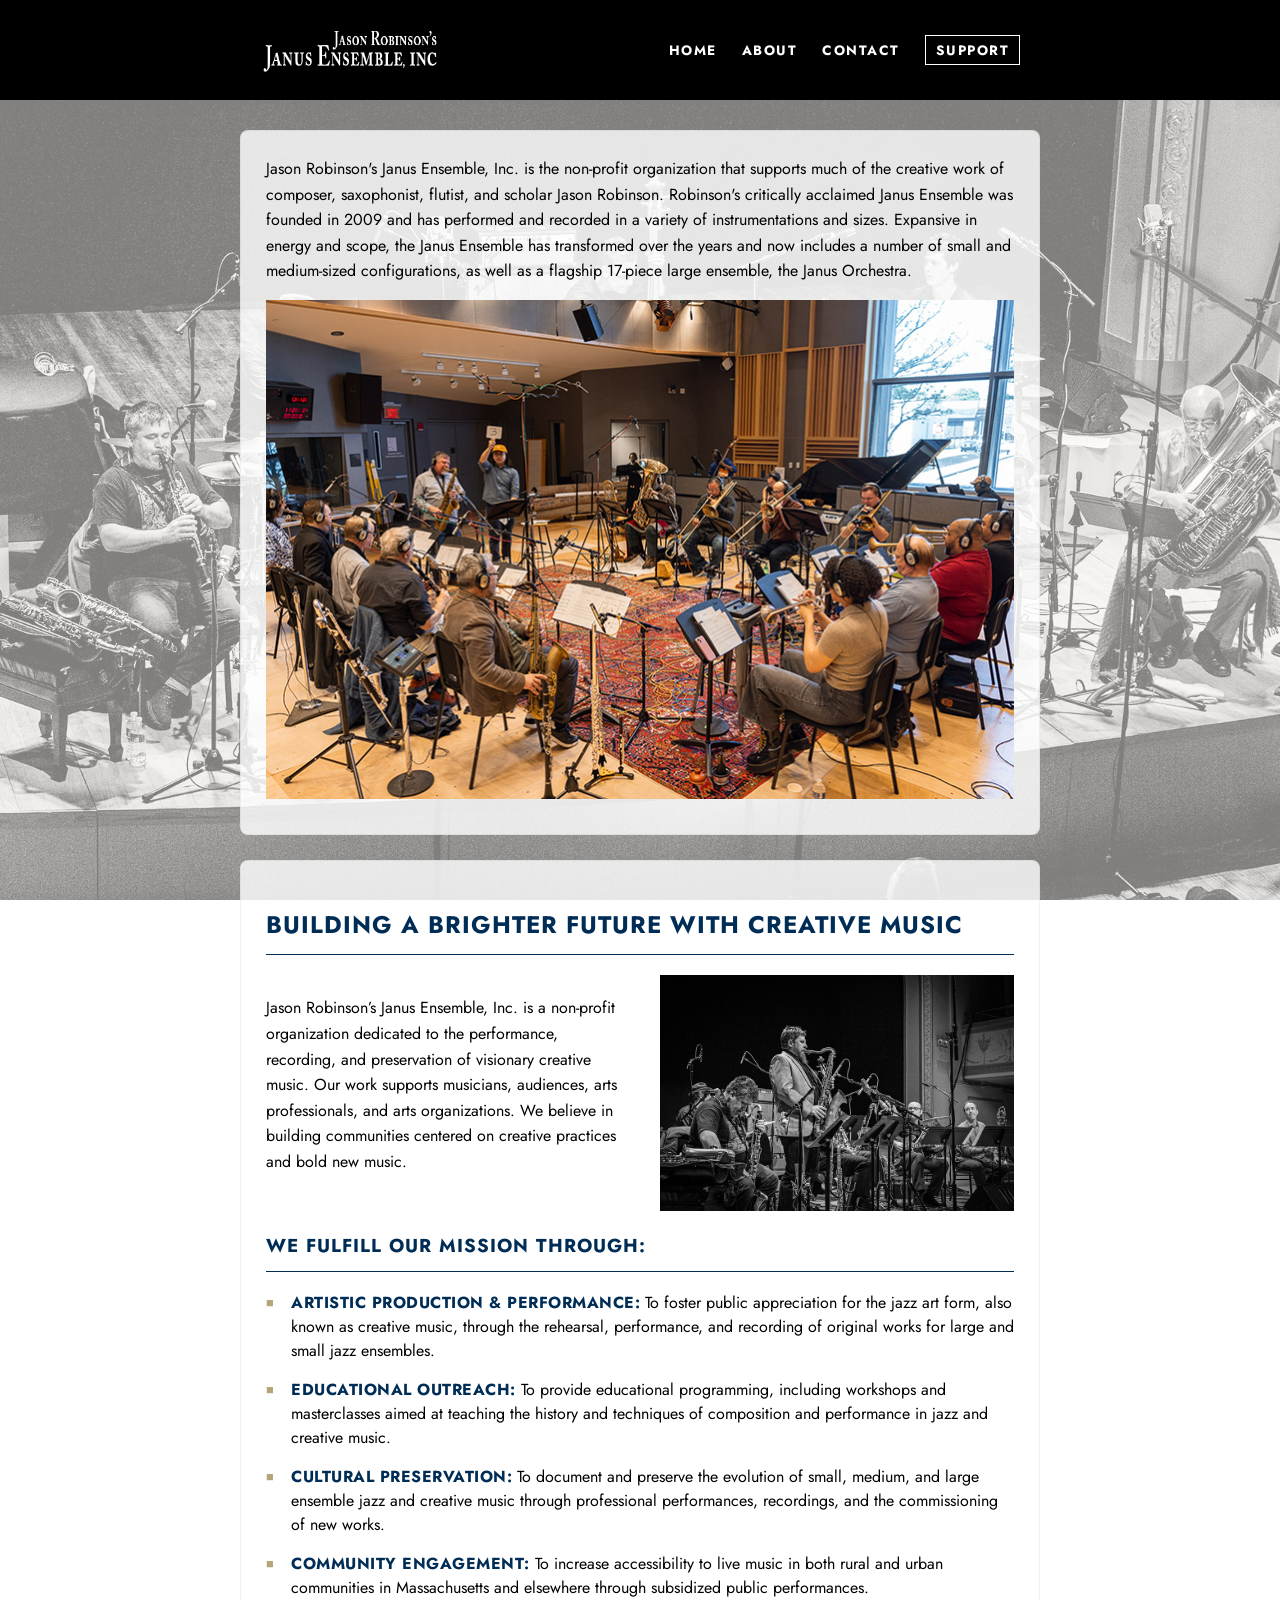
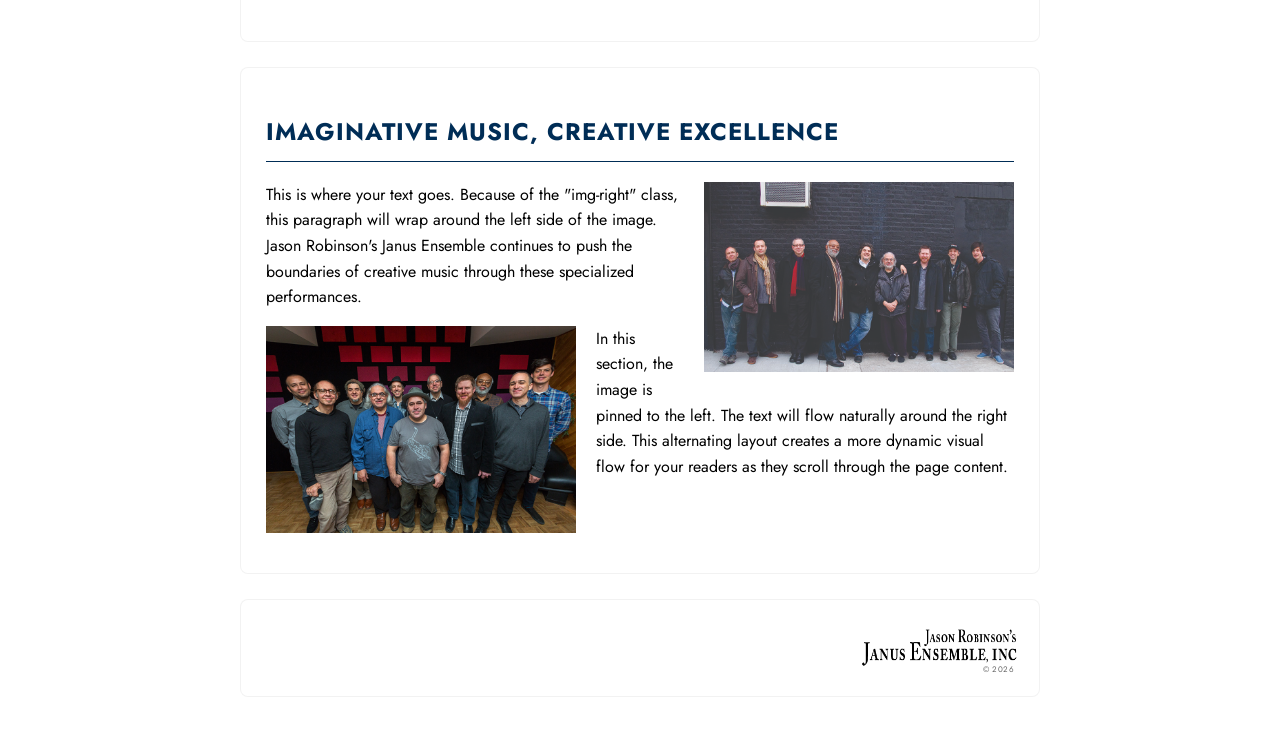
==== index.html @ de6e6973 "Update index.html" ====
<!DOCTYPE html>
<html lang="en">
<head>
    <meta charset="UTF-8">
    <meta name="viewport" content="width=device-width, initial-scale=1.0">
    <title>Jason Robinson's Janus Ensemble, Inc | Official Site</title>
    
    <link rel="preconnect" href="https://fonts.googleapis.com">
    <link rel="preconnect" href="https://fonts.gstatic.com" crossorigin>
    <link href="https://fonts.googleapis.com/css2?family=Jost:wght@400;700;800&display=swap" rel="stylesheet">

    <link rel="icon" type="image/x-icon" href="favicon.ico">
    <link rel="apple-touch-icon" sizes="180x180" href="apple-touch-icon.png">
    <link rel="icon" type="image/png" sizes="32x32" href="favicon-32x32.png">
    <link rel="icon" type="image/png" sizes="16x16" href="favicon-16x16.png">
    
    <link rel="stylesheet" href="style.css">
</head>
<body>

<header class="banner-outer">
    <div class="banner-inner">
        <a href="index.html">
            <img src="https://jasonrobinson897.github.io/janusensemble/headerlogo_image.png" alt="Janus Ensemble Logo" class="header-logo">
        </a>

        <nav class="nav-container">
            <button class="menu-toggle" id="mobile-menu-button" aria-label="Toggle Menu">
                <span></span><span></span><span></span>
            </button>
            <ul class="nav-menu" id="nav-list">
                <li><a href="index.html">Home</a></li>
                <li><a href="about.html">About</a></li>
                <li><a href="contact.html">Contact</a></li>
                <li><a href="support.html" class="btn-support">Support</a></li>
            </ul>
        </nav>
    </div>
</header>

<main>
    
    <section class="content-card clearfix">
        <p>Jason Robinson's Janus Ensemble, Inc. is the non-profit organization that supports much of the creative work of composer, saxophonist, flutist, and scholar Jason Robinson. Robinson's critically acclaimed Janus Ensemble was founded in 2009 and has performed and recorded in a variety of instrumentations and sizes. Expansive in energy and scope, the Janus Ensemble has transformed over the years and now includes a number of small and medium-sized configurations, as well as a flagship 17-piece large ensemble, the Janus Orchestra.</p>
        <img src="janus_ensemble_3.png" alt="Musicians in session" class="img-center-full">
    </section>

    <section class="content-card clearfix">
        <h2>Building a Brighter Future With Creative Music</h2>

    <div class="two-column-row">
        <div class="column">
            <p>Jason Robinson’s Janus Ensemble, Inc. is a non-profit organization dedicated to the performance, recording, and preservation of visionary creative music. Our work supports musicians, audiences, arts professionals, and arts organizations. We believe in building communities centered on creative practices and bold new music.</p>
        </div>
        
        <div class="column">
            <img src="janus_ensemble_4.png" alt="Janus Orchestra Performance">
        </div>
    </div>

        
    <h3>We fulfill our mission through:</h3>
    <ul>
        <li><strong>Artistic Production & Performance:</strong> To foster public appreciation for the jazz art form, also known as creative music, through the rehearsal, performance, and recording of original works for large and small jazz ensembles.</li>
        <li><strong>Educational Outreach:</strong> To provide educational programming, including workshops and masterclasses aimed at teaching the history and techniques of composition and performance in jazz and creative music.</li>
        <li><strong>Cultural Preservation:</strong> To document and preserve the evolution of small, medium, and large ensemble jazz and creative music through professional performances, recordings, and the commissioning of new works.</li>
        <li><strong>Community Engagement:</strong> To increase accessibility to live music in both rural and urban communities in Massachusetts and elsewhere through subsidized public performances.</li>
    </ul>
     
    </section>

    <section class="content-card clearfix">
        <h2>Imaginative Music, Creative Excellence</h2>
        <img src="janus_ensemble_1.jpg" alt="Ensemble performance" class="img-right">
        <p>This is where your text goes. Because of the "img-right" class, this paragraph will wrap around the left side of the image. Jason Robinson's Janus Ensemble continues to push the boundaries of creative music through these specialized performances.</p>
   
        <img src="janus_ensemble_2.jpg" alt="Musicians in session" class="img-left">
        <p>In this section, the image is pinned to the left. The text will flow naturally around the right side. This alternating layout creates a more dynamic visual flow for your readers as they scroll through the page content.</p>
    </section>
</main>

<footer>
    <div class="footer-content">
        <img src="https://jasonrobinson897.github.io/janusensemble/footer_image.png" alt="Janus Ensemble Inc" class="footer-logo">
        <p>&copy; <script>document.write(new Date().getFullYear());</script></p>
    </div>
</footer>

<script>
    // Script to make the mobile menu toggle open and shut
    const toggle = document.getElementById('mobile-menu-button');
    const menu = document.getElementById('nav-list');
    
    if(toggle && menu) {
        toggle.addEventListener('click', () => {
            menu.classList.toggle('active');
        });
    }
</script>

</body>
</html>
---- style.css ----
/* style.css */

* { box-sizing: border-box; }

:root {
    --navy: #002d56;
    --gold: #b5a478;
    --cream: #fdfcf8;
}

html {
    overflow-x: hidden;
}

body { 
    font-family: 'Jost', sans-serif; 
    line-height: 1.6; 
    color: #000000; 
    margin: 0; 
    padding: 0 0 40px 0;
    min-height: 100vh;
    background: 
        linear-gradient(rgba(255, 252, 248, 0.5), rgba(255, 252, 248, 0.5)),
        url('background.png');
    background-size: cover;
    background-position: center;
    background-repeat: no-repeat;
    background-attachment: fixed;
    width: 100%;
}

/* --- Full-Width Black Banner --- */
.banner-outer {
    width: 100%;
    height: 100px;
    background: #000000;
    display: flex;
    justify-content: center;
    align-items: center;
    margin-bottom: 30px;
}

.banner-inner {
    width: 100%;
    max-width: 800px;
    height: 100%;
    display: flex;
    justify-content: space-between;
    align-items: center;
    padding: 0 20px;
}

.header-logo {
    height: 60px;
    width: auto;
    display: block;
}

/* --- Navigation --- */
.nav-container {
    position: relative;
}

.nav-menu {
    display: flex;
    list-style: none;
    gap: 25px;
    margin: 0;
    padding: 0;
    background: transparent; 
}

.nav-menu a {
    text-decoration: none;
    color: #ffffff;
    font-weight: 700;
    font-size: 0.85rem;
    text-transform: uppercase;
    letter-spacing: 1.5px;
    transition: color 0.3s ease;
}

.nav-menu a:hover { color: var(--gold); }

.btn-support { 
    border: 1px solid #ffffff; 
    padding: 4px 10px; 
}

/* --- Content Area & Transparent Cards --- */
main { 
    max-width: 800px; 
    margin: 0 auto; 
    padding: 0 0px; 
}

/* Container for the two columns */
.two-column-row {
    background: transparent;
    padding: 0px;
    border-radius: 0px;
    display: flex;
    display: -webkit-flex; /* Browser compatibility */
    align-items: center;    /* Vertically centers content in both columns */
    gap: 40px;              /* The gutter/space between columns */
    width: 100%;
}

/* Forces both columns to be exactly the same width */
.column {
    background: transparent;
    flex: 1;
    width: 50%; 
}

.column img {
    max-width: 100%;    /* This is the key: it can't get wider than the column */
    height: auto;       /* Maintains the aspect ratio */
    display: block;
}

/* Responsive: Stacks columns on screens smaller than 768px */
@media (max-width: 768px) {
    .two-column-row {
        flex-direction: column;
        text-align: center;
    }
    .column {
        width: 100%;
    }
}

/* --- Mission Row Layout --- */
.mission-row {
    display: flex;
    align-items: center; /* This vertically centers the text to the left of the image */
    gap: 40px;           /* Adjusts the space between the text and the image */
    margin-bottom: 20px;
}

.mission-text, .mission-image {
    flex: 1;             /* Ensures both columns take up equal width */
}

/* --- Spacing Fix --- */
.section-spacer {
    clear: both;         /* Prevents any elements from overlapping */
    height: 40px;        /* Controls the gap between the paragraph and the H3/Pillars */
}

/* --- Responsive Stacking (Mobile) --- */
@media (max-width: 768px) {
    .mission-row {
        flex-direction: column; /* Stacks the text on top of the image on small screens */
        text-align: center;
    }
    .mission-image {
        width: 100%;
    }
}

.content-card {
    background: rgba(255, 255, 255, 0.8);
    padding: 25px;
    border-radius: 8px;
    border: 1px solid rgba(0, 0, 0, 0.05);
    margin-bottom: 25px;
}

.content-card p:first-of-type {
    margin-top: 0;
}

/* --- Custom Styled Lists --- */
.content-card ul {
    list-style: none; /* Removes default bullets */
    padding-left: 0;
}

.content-card li {
    position: relative;
    padding-left: 25px;
    margin-bottom: 15px;
    line-height: 1.5;
}

/* Creates a custom Gold square bullet */
.content-card li::before {
    content: "■"; 
    position: absolute;
    left: 0;
    color: var(--gold);
    font-size: 0.8rem;
    top: 2px;
}

.content-card li strong {
    color: var(--navy);
    text-transform: uppercase;
    letter-spacing: 0.5px;
}

h2 { 
    border-bottom: 1px solid var(--navy); 
    padding-bottom: 10px; 
    margin-top: 20px; 
    text-transform: uppercase; 
    color: var(--navy);
    letter-spacing: 1px;
}

h3 { 
    border-bottom: 1px solid var(--navy); 
    padding-bottom: 10px; 
    margin-top: 20px; 
    text-transform: uppercase; 
    color: var(--navy);
    letter-spacing: 1px;
}

/* --- Form Styles (New) --- */
.contact-form {
    display: flex;
    flex-direction: column;
    gap: 15px;
    margin-top: 20px;
}

.form-group { 
    display: flex; 
    flex-direction: column; 
}

.contact-form label { 
    font-weight: 700; 
    text-transform: uppercase; 
    font-size: 0.75rem; 
    margin-bottom: 5px; 
    color: var(--navy);
}

.contact-form input, 
.contact-form textarea {
    padding: 12px;
    border: 1px solid #ccc;
    font-family: 'Jost', sans-serif;
    background: rgba(255,255,255,0.5);
    border-radius: 4px;
    font-size: 1rem;
}

.contact-form button[type="submit"] {
    background: #000;
    color: white;
    padding: 15px;
    border: none;
    text-transform: uppercase;
    font-weight: 700;
    letter-spacing: 2px;
    cursor: pointer;
    transition: all 0.3s ease;
    border-radius: 4px;
    margin-top: 10px;
}

.contact-form button[type="submit"]:hover { 
    background: var(--gold); 
    color: #000;
}

/* --- Image Wrapping --- */
.img-right {
    float: right;
    max-width: 310px;
    width: 100%; 
    height: auto;
    margin-left: 20px;
    margin-bottom: 15px;
}

.img-left {
    float: left;
    max-width: 310px;
    width: 100%;
    height: auto;
    margin-right: 20px;
    margin-bottom: 15px;
}
.img-center-full {
    display: block;       /* Forces the image to be its own block */
    margin-left: auto;    /* Pushes from the left */
    margin-right: auto;   /* Pushes from the right */
    max-width: 750px;
    width: 100%; 
    height: auto;
    margin-top: 10px;
    margin-bottom: 10px;
}

.img-center {
    display: block;
    margin: 20px auto;   /* Centers the image and adds vertical spacing */
    max-width: 100%;     /* Crucial: Prevents image from being wider than the screen */
    width: 750px;        /* Sets a preferred size for desktop */
    height: auto;        /* Maintains the original aspect ratio */
}

/* Mobile Adjustment */
@media (max-width: 600px) {
    .img-center-full {
        width: 100%;     /* On phones, let it take up the full available width */
        margin: 15px auto;
    }
}

.clearfix::after {
    content: "";
    clear: both;
    display: table;
}

@media (max-width: 600px) {
    .img-right, .img-left {
        float: none;
        display: block;
        margin: 0 auto 20px auto;
        max-width: 100%;
    }
}

/* --- Footer --- */
footer { 
    max-width: 800px;
    margin: 0px auto 0 auto; 
    padding: 20px; 
    border-top: 1px solid #ddd;
    background: rgba(255, 255, 255, 0.8); 
    border-radius: 8px;
    border: 1px solid rgba(0, 0, 0, 0.05);
}
footer p {
    font-size: 0.5rem;      /* Makes the text smaller */
    color: #666;             /* Optional: dims the color slightly for a cleaner look */
    letter-spacing: 0.5px;   /* Optional: adds a bit of air between letters */
    margin: 0 5px 0 0;      /* Adds a little space above the text */
}
.footer-content { display: flex; flex-direction: column; align-items: flex-end; }
.footer-logo { width: 160px; height: auto; margin-bottom: -10px; }

/* --- Mobile Styles --- */
.menu-toggle { display: none; }

@media (max-width: 768px) {
    .menu-toggle { 
        display: block; 
        background: transparent; 
        padding: 10px;
        border: 1px solid #fff;
        cursor: pointer;
    }
    .menu-toggle span { 
        display: block; width: 22px; height: 2px; background: white; margin: 5px 0; 
    }
    .nav-menu {
        display: none;
        flex-direction: column;
        position: absolute;
        top: 60px;
        right: 0;
        width: 200px;
        background: rgba(0,0,0,0.9); 
        text-align: center;
        padding: 20px 0;
        border: 1px solid #333;
        box-shadow: 0 10px 15px rgba(0,0,0,0.3);
        z-index: 1000;
    }
    .nav-menu.active { display: flex; }
    .nav-menu li { margin: 10px 0; }
}
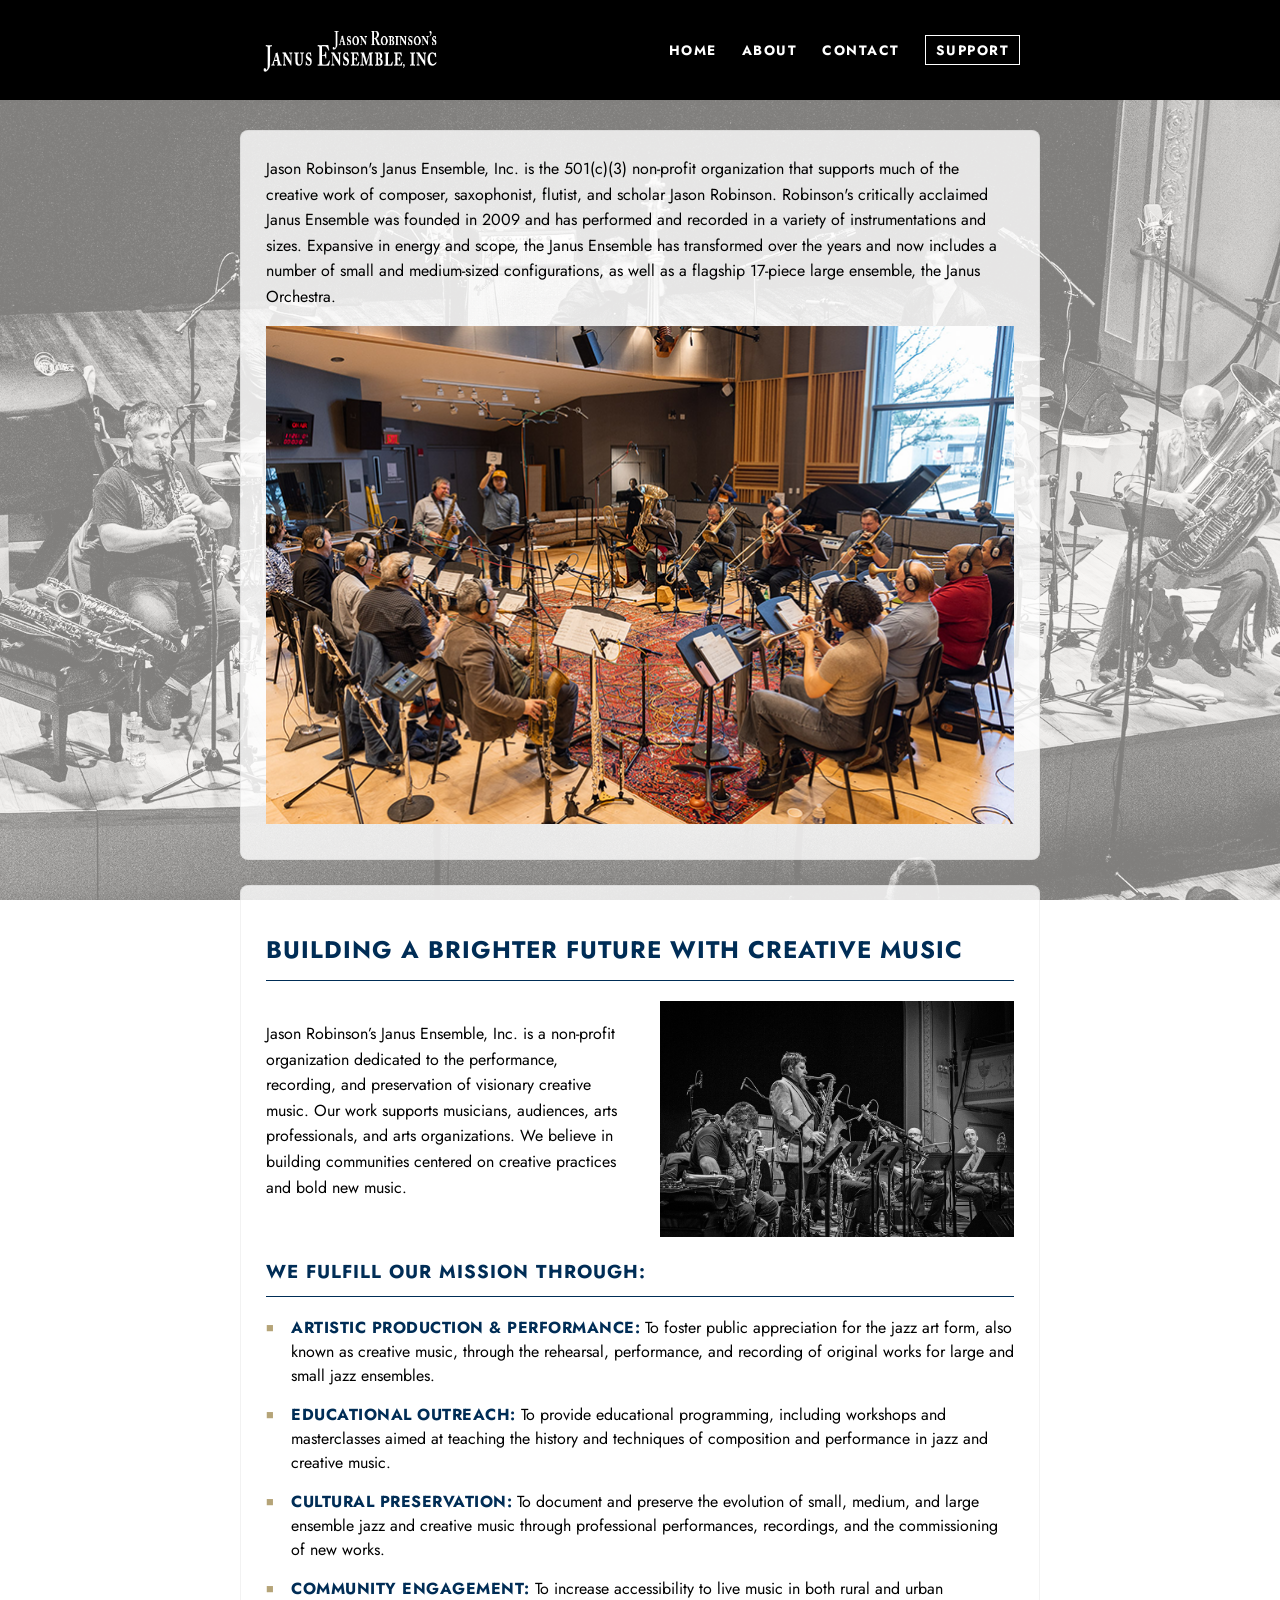
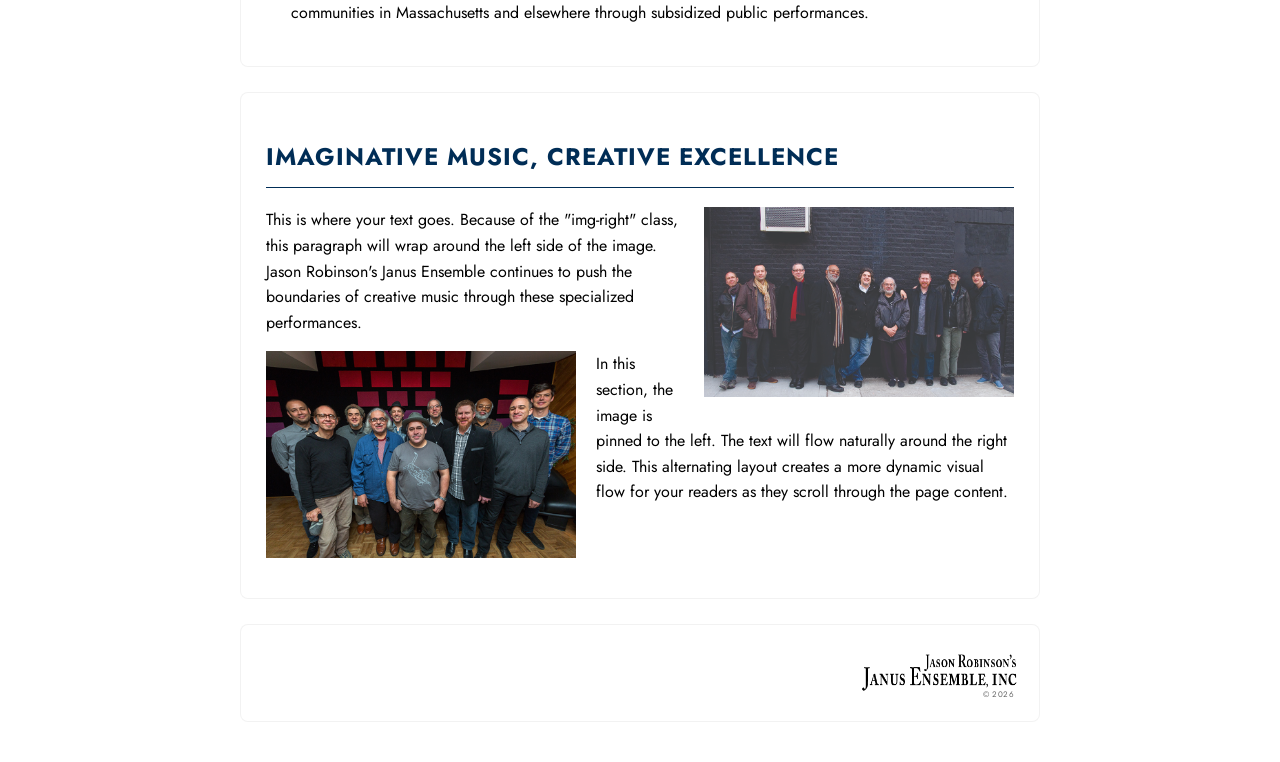
==== commit 4748bff9: "Update index.html" ====
--- a/index.html
+++ b/index.html
@@ -41,7 +41,7 @@
 <main>
     
     <section class="content-card clearfix">
-        <p>Jason Robinson's Janus Ensemble, Inc. is the non-profit organization that supports much of the creative work of composer, saxophonist, flutist, and scholar Jason Robinson. Robinson's critically acclaimed Janus Ensemble was founded in 2009 and has performed and recorded in a variety of instrumentations and sizes. Expansive in energy and scope, the Janus Ensemble has transformed over the years and now includes a number of small and medium-sized configurations, as well as a flagship 17-piece large ensemble, the Janus Orchestra.</p>
+        <p>Jason Robinson's Janus Ensemble, Inc. is the 501(c)(3) non-profit organization that supports much of the creative work of composer, saxophonist, flutist, and scholar Jason Robinson. Robinson's critically acclaimed Janus Ensemble was founded in 2009 and has performed and recorded in a variety of instrumentations and sizes. Expansive in energy and scope, the Janus Ensemble has transformed over the years and now includes a number of small and medium-sized configurations, as well as a flagship 17-piece large ensemble, the Janus Orchestra.</p>
         <img src="janus_ensemble_3.png" alt="Musicians in session" class="img-center-full">
     </section>
 
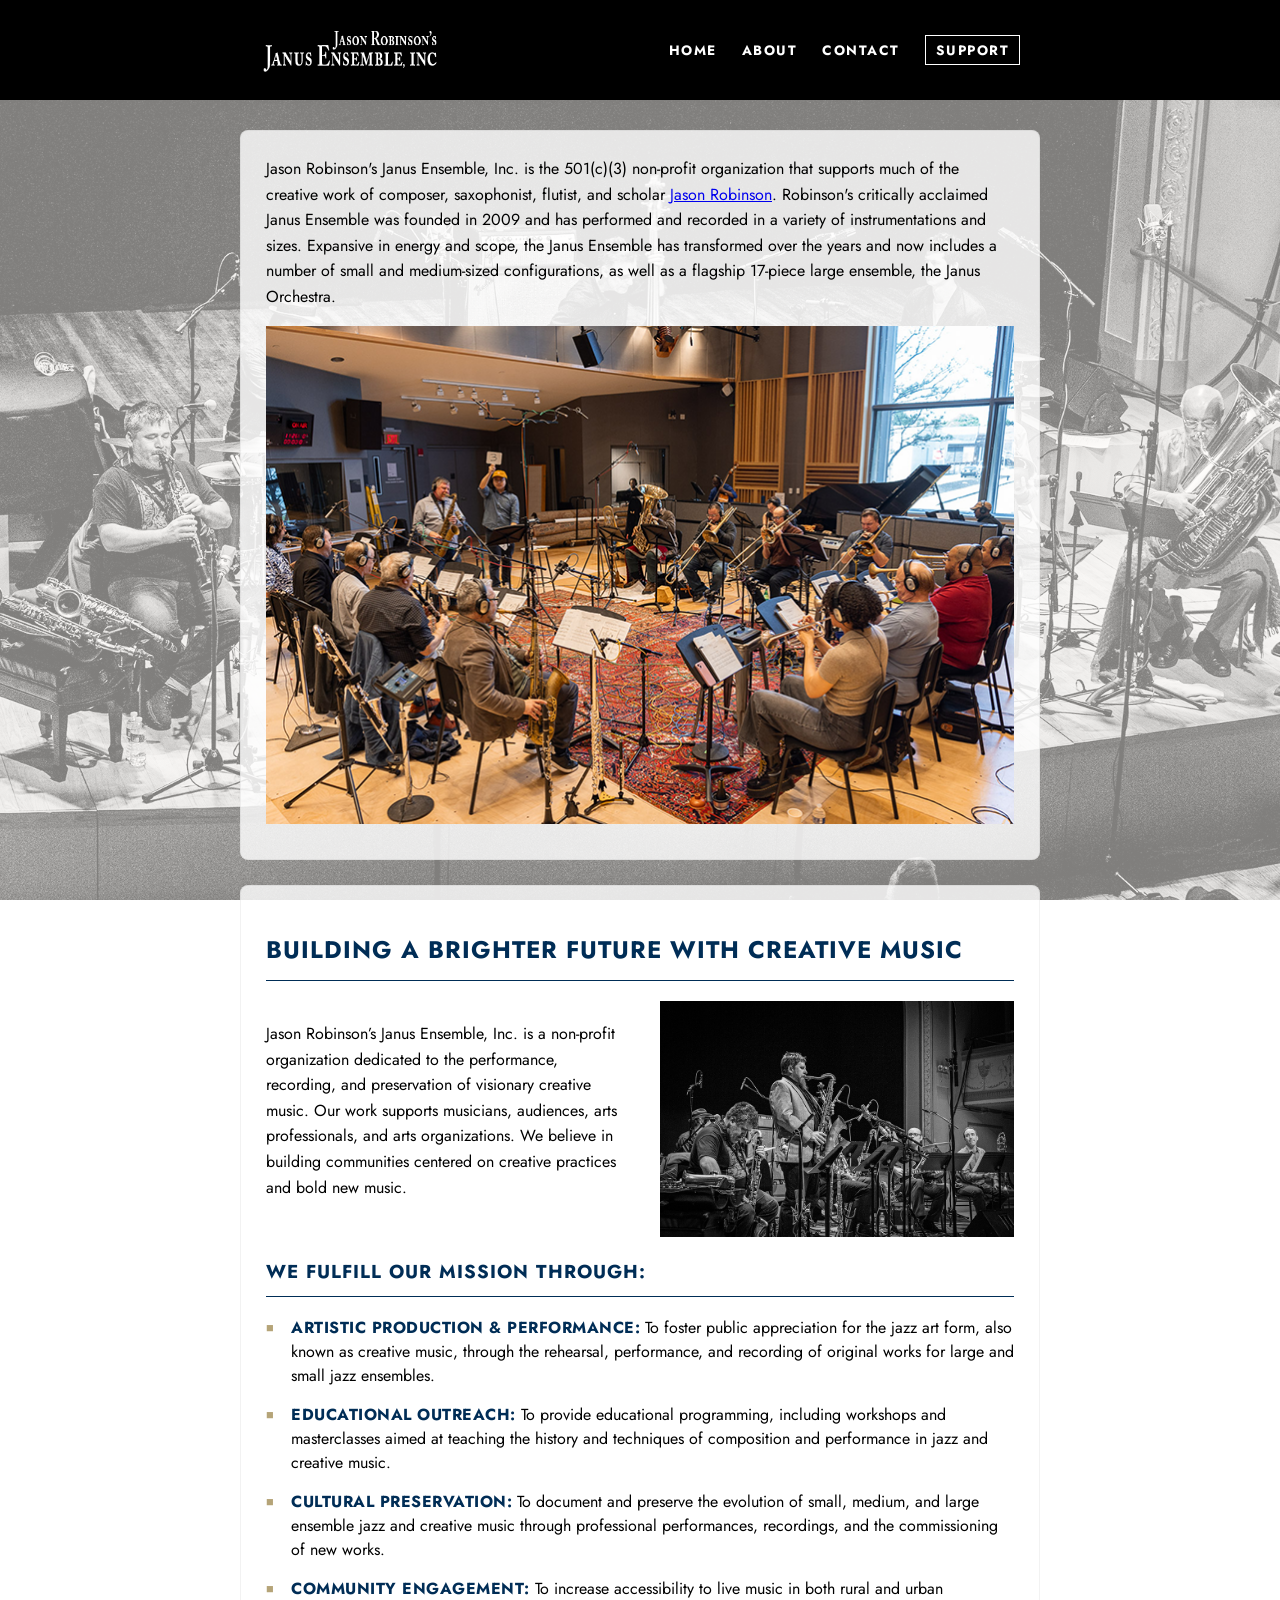
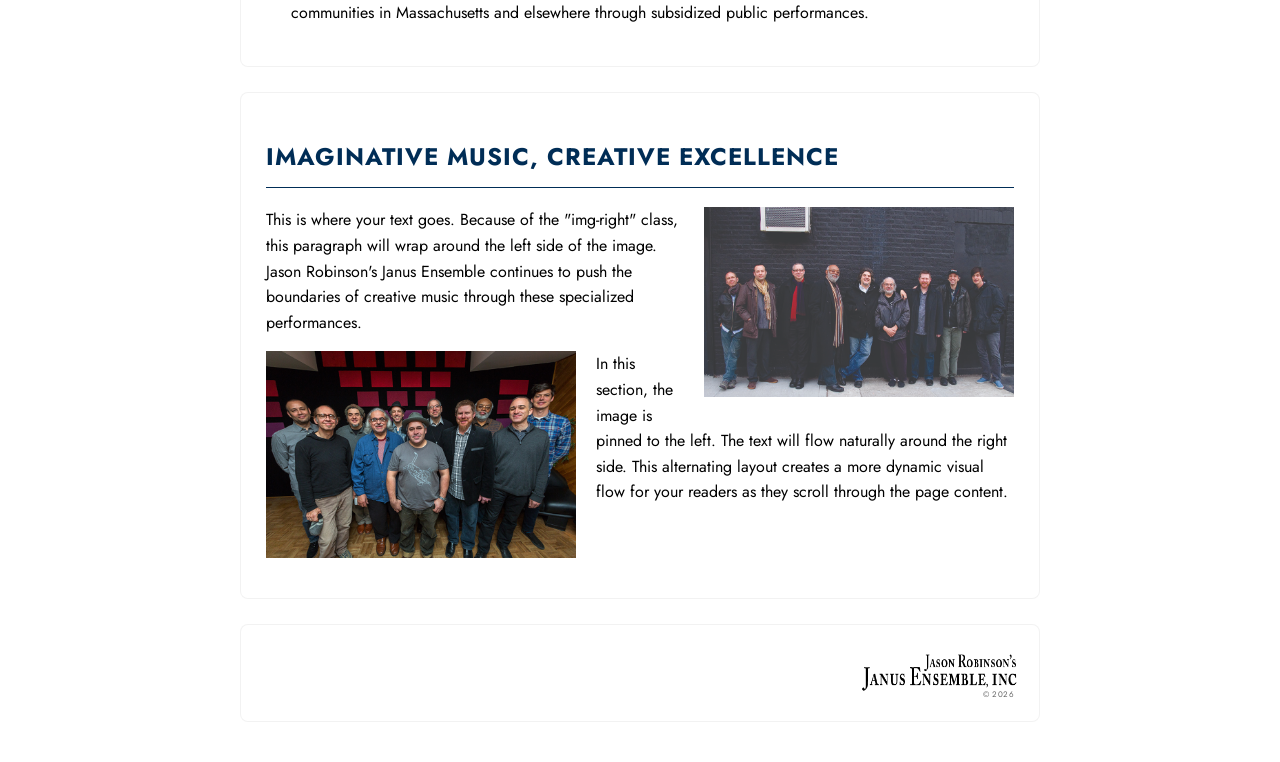
==== commit c30ebf38: "Update index.html" ====
--- a/index.html
+++ b/index.html
@@ -29,7 +29,7 @@
                 <span></span><span></span><span></span>
             </button>
             <ul class="nav-menu" id="nav-list">
-                <li><a href="index.html">Home</a></li>
+                <li><a href="/">Home</a></li>
                 <li><a href="about.html">About</a></li>
                 <li><a href="contact.html">Contact</a></li>
                 <li><a href="support.html" class="btn-support">Support</a></li>
@@ -41,7 +41,7 @@
 <main>
     
     <section class="content-card clearfix">
-        <p>Jason Robinson's Janus Ensemble, Inc. is the 501(c)(3) non-profit organization that supports much of the creative work of composer, saxophonist, flutist, and scholar Jason Robinson. Robinson's critically acclaimed Janus Ensemble was founded in 2009 and has performed and recorded in a variety of instrumentations and sizes. Expansive in energy and scope, the Janus Ensemble has transformed over the years and now includes a number of small and medium-sized configurations, as well as a flagship 17-piece large ensemble, the Janus Orchestra.</p>
+        <p>Jason Robinson's Janus Ensemble, Inc. is the 501(c)(3) non-profit organization that supports much of the creative work of composer, saxophonist, flutist, and scholar <a href="https://jasonrobinson.com">Jason Robinson</a>. Robinson's critically acclaimed Janus Ensemble was founded in 2009 and has performed and recorded in a variety of instrumentations and sizes. Expansive in energy and scope, the Janus Ensemble has transformed over the years and now includes a number of small and medium-sized configurations, as well as a flagship 17-piece large ensemble, the Janus Orchestra.</p>
         <img src="janus_ensemble_3.png" alt="Musicians in session" class="img-center-full">
     </section>
 
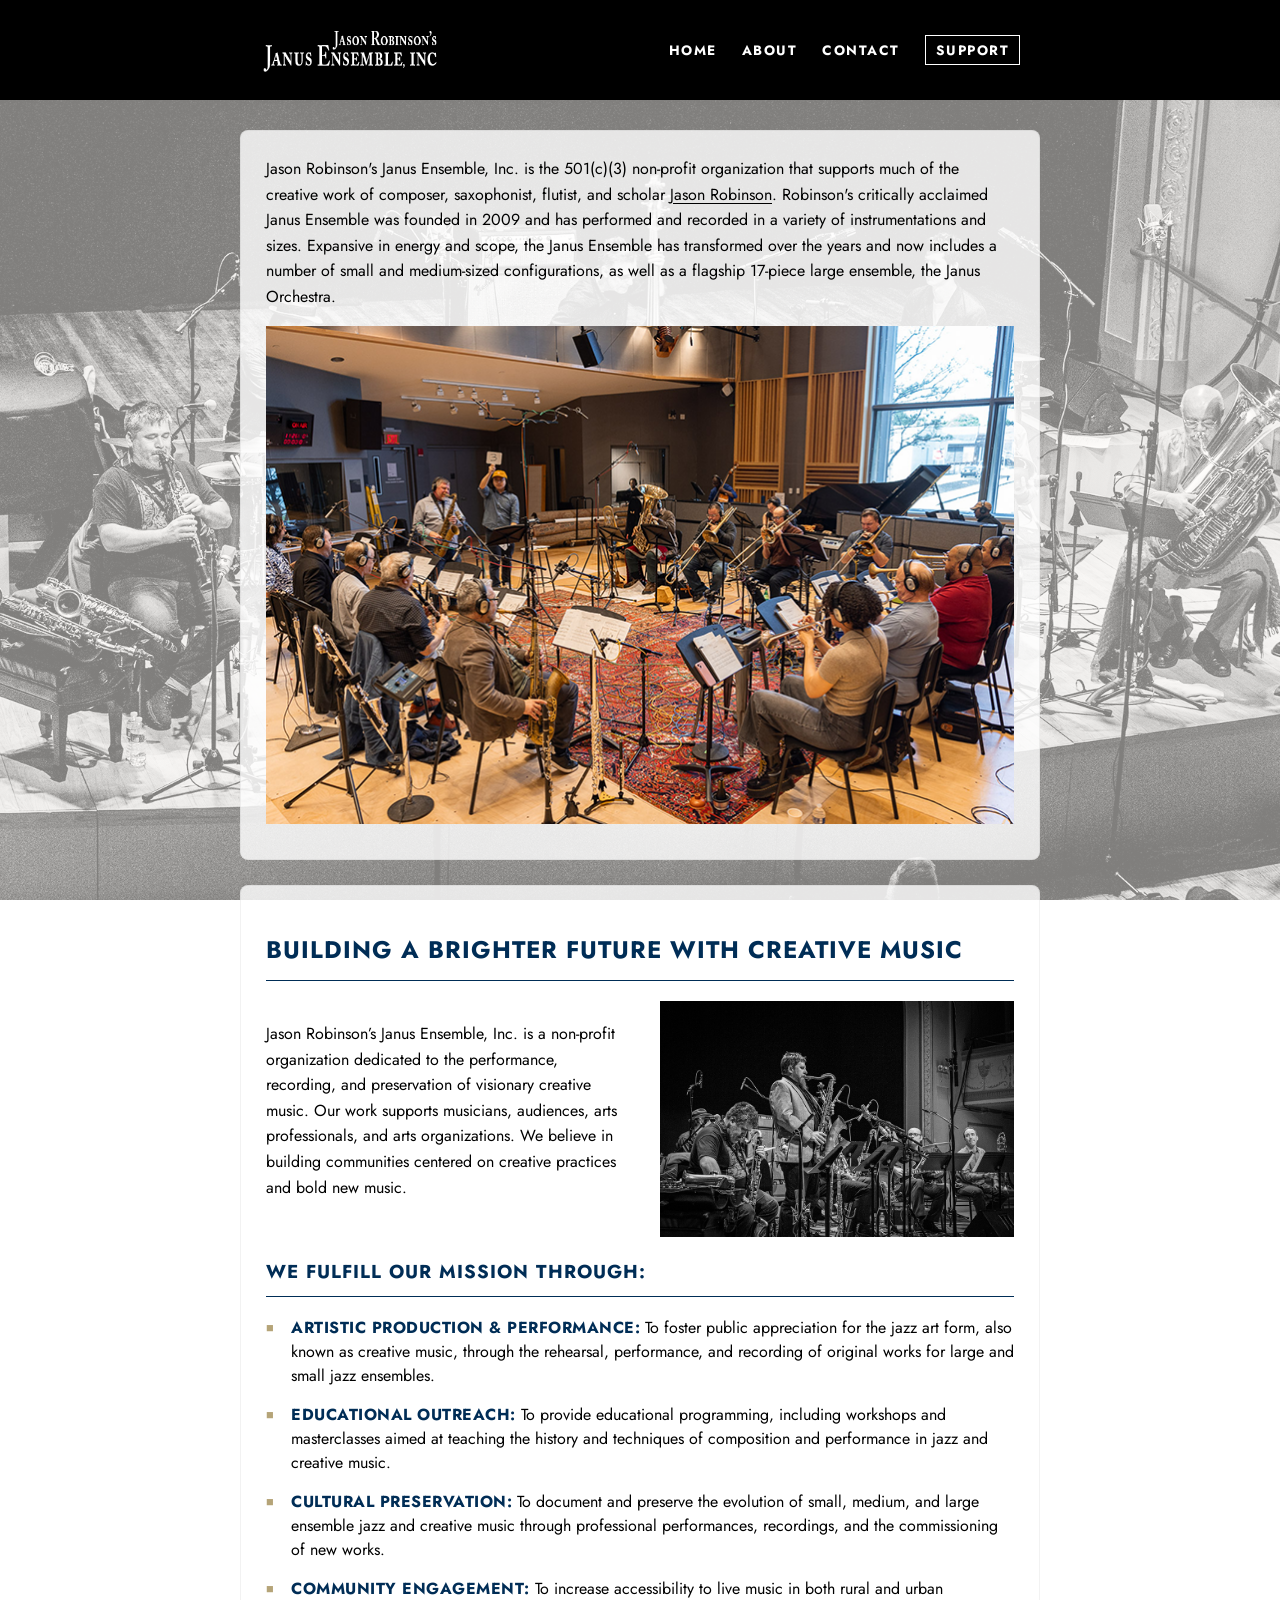
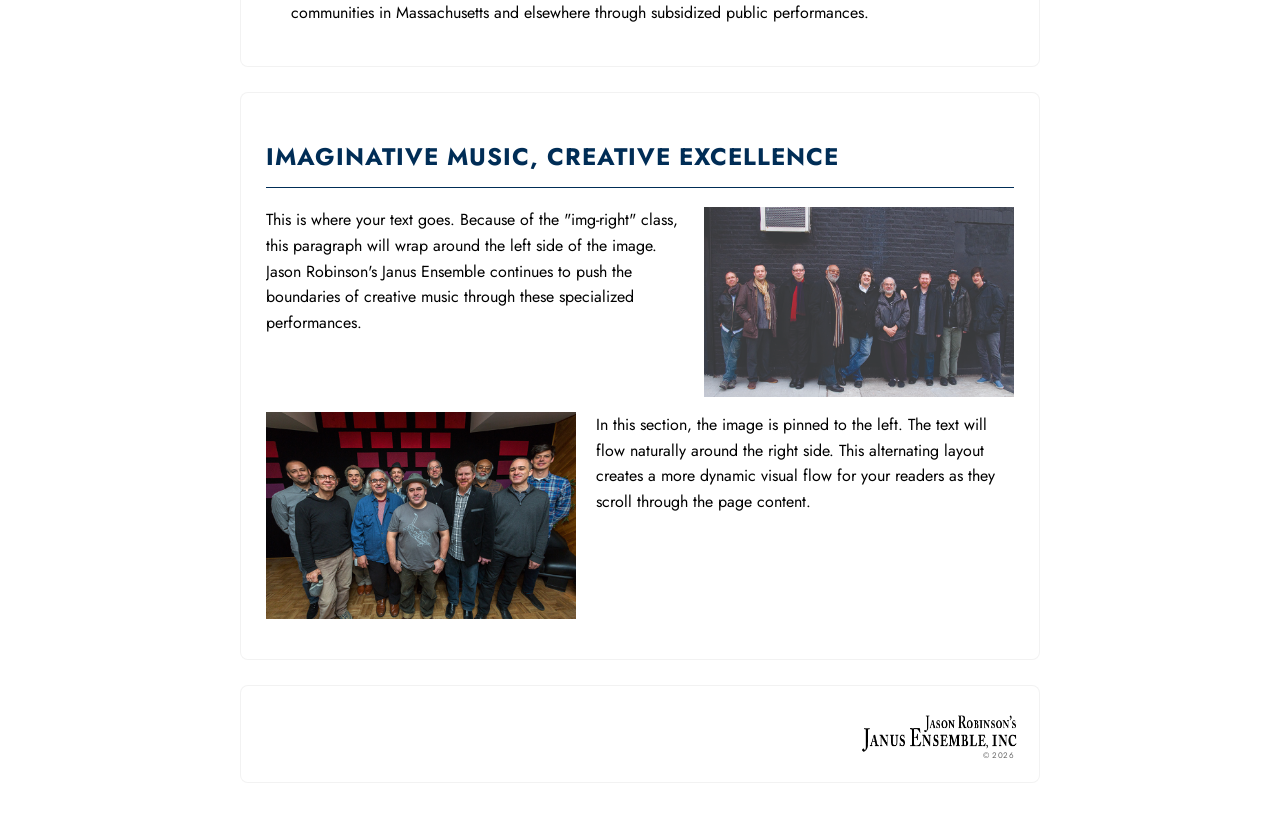
==== commit 4397ace1: "Update index.html" ====
--- a/index.html
+++ b/index.html
@@ -71,12 +71,15 @@
 
     <section class="content-card clearfix">
         <h2>Imaginative Music, Creative Excellence</h2>
+        <div style="clear: both; overflow: auto;">
         <img src="janus_ensemble_1.jpg" alt="Ensemble performance" class="img-right">
         <p>This is where your text goes. Because of the "img-right" class, this paragraph will wrap around the left side of the image. Jason Robinson's Janus Ensemble continues to push the boundaries of creative music through these specialized performances.</p>
-   
+        </div>
+        <div style="clear: both; overflow: auto;">
         <img src="janus_ensemble_2.jpg" alt="Musicians in session" class="img-left">
         <p>In this section, the image is pinned to the left. The text will flow naturally around the right side. This alternating layout creates a more dynamic visual flow for your readers as they scroll through the page content.</p>
     </section>
+</div>
 </main>
 
 <footer>
--- a/style.css
+++ b/style.css
@@ -1,6 +1,25 @@
 /* style.css */
 
 * { box-sizing: border-box; }
+
+/* 1. Targets links inside <main> - covers both new and visited links */
+main a, 
+main a:link, 
+main a:visited, 
+main a:active {
+    color: #000000 !important;         
+    text-decoration: underline !important; 
+    text-decoration-thickness: 0.5px !important; 
+    text-underline-offset: 3px;     
+    transition: color 0.3s ease;
+}
+
+/* 2. Hover state */
+main a:hover {
+    color: #666666 !important;         
+    text-decoration: underline !important; 
+    text-decoration-thickness: 1px !important; 
+}
 
 :root {
     --navy: #002d56;
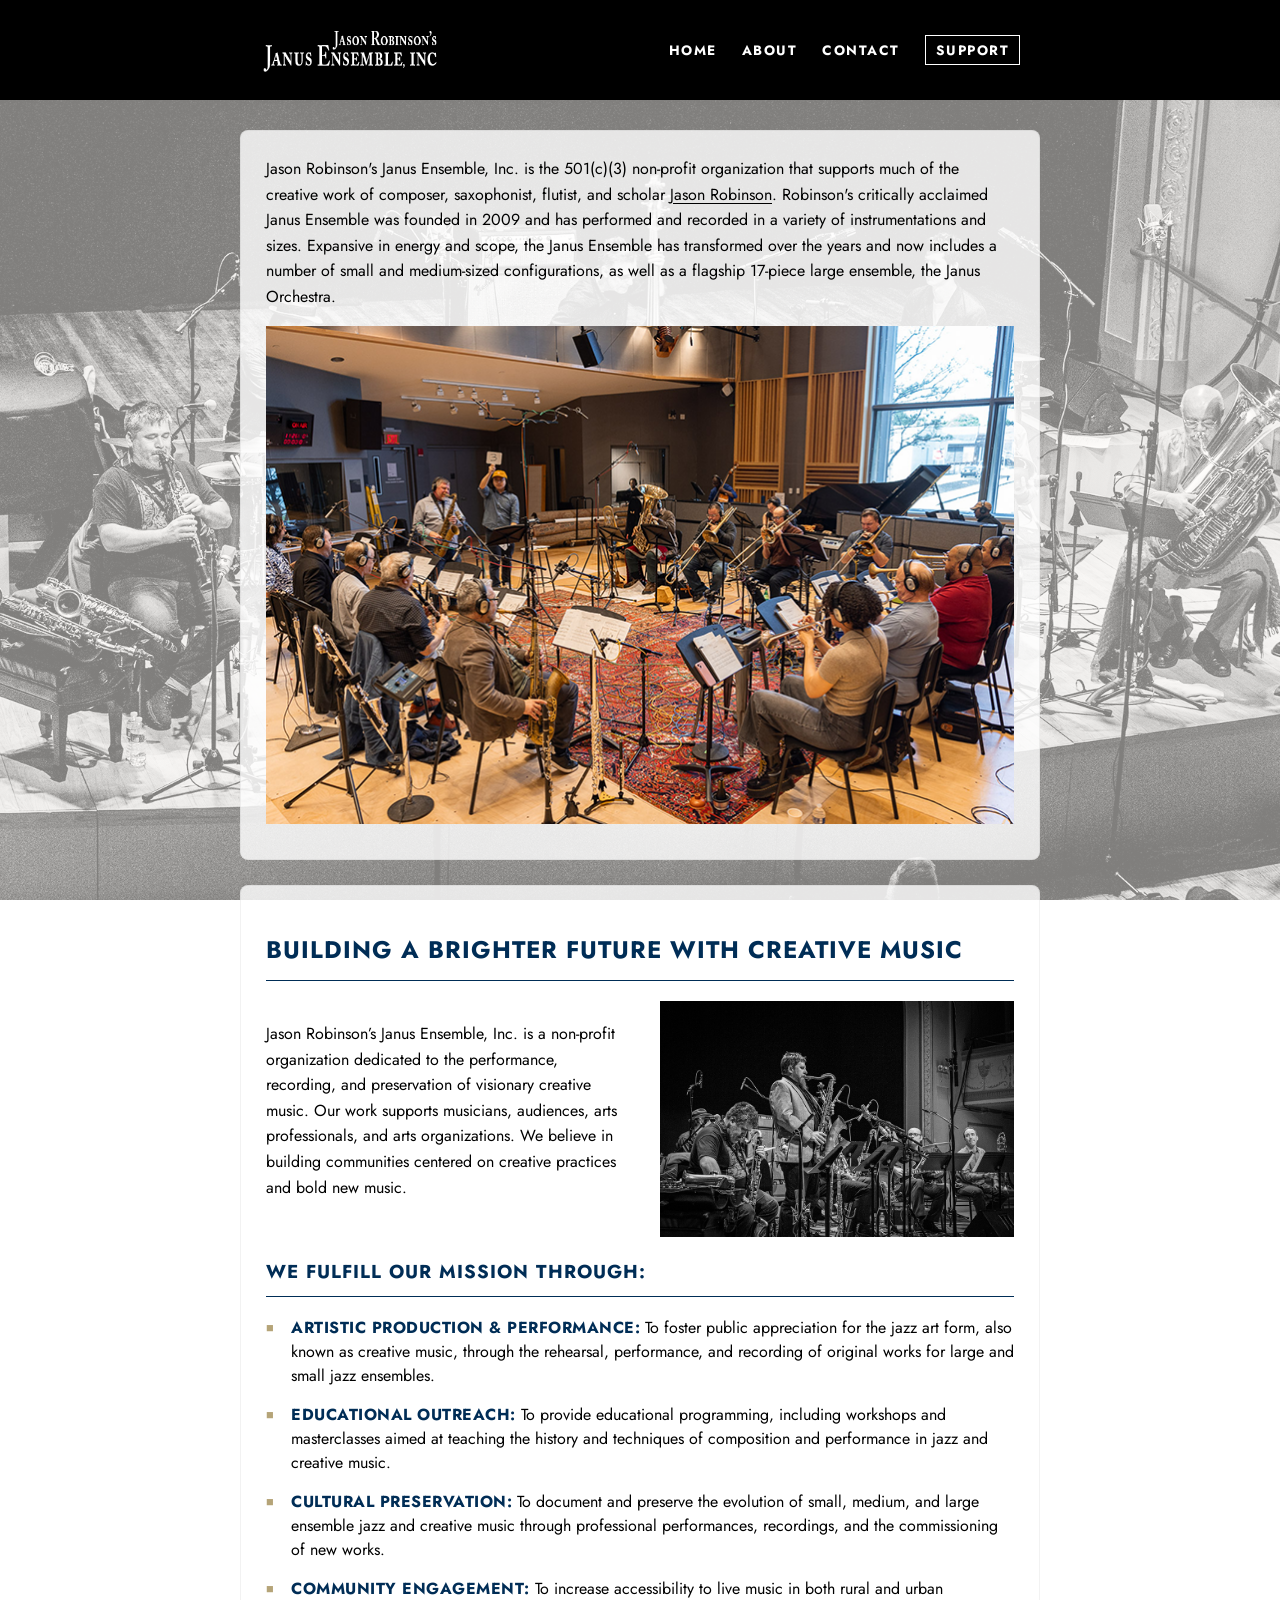
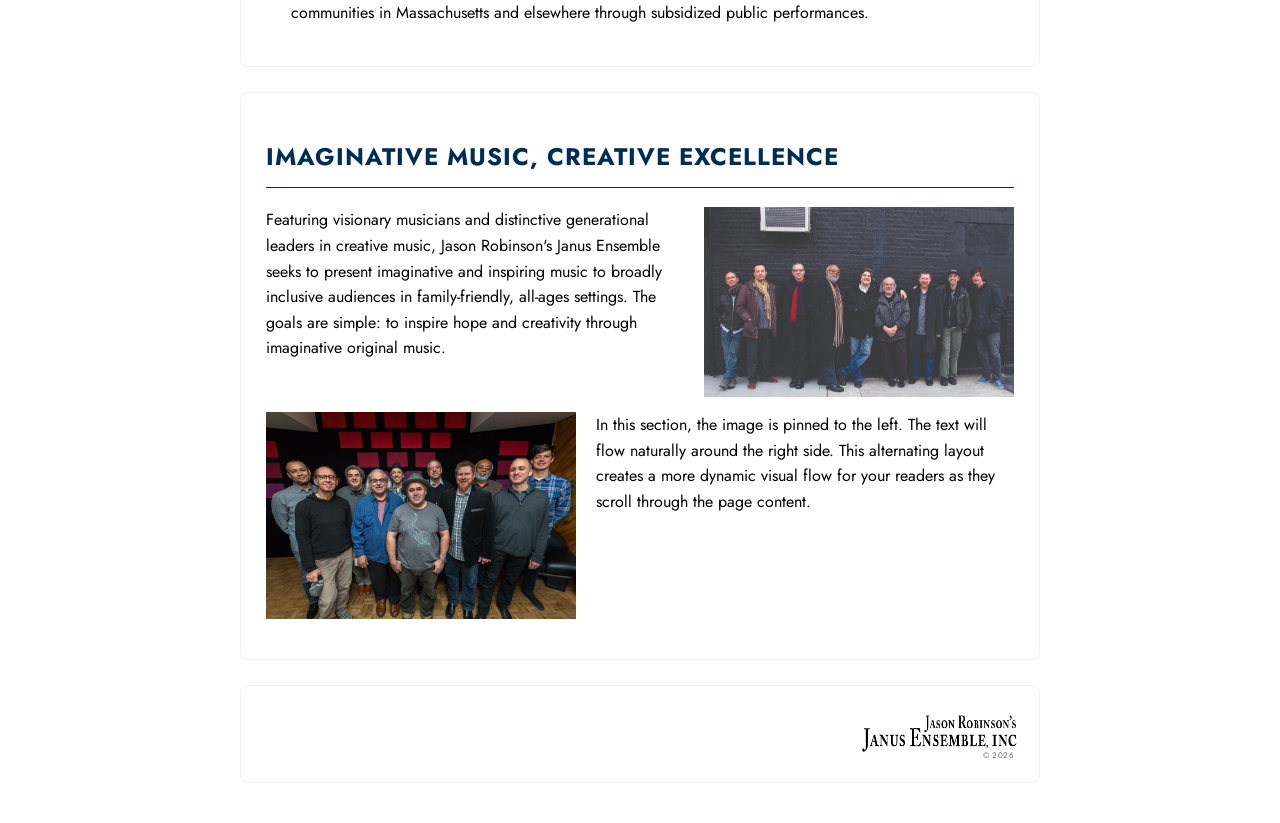
==== commit 7d9e0324: "Update index.html" ====
--- a/index.html
+++ b/index.html
@@ -20,7 +20,7 @@
 
 <header class="banner-outer">
     <div class="banner-inner">
-        <a href="index.html">
+        <a href="/">
             <img src="https://jasonrobinson897.github.io/janusensemble/headerlogo_image.png" alt="Janus Ensemble Logo" class="header-logo">
         </a>
 
@@ -73,7 +73,7 @@
         <h2>Imaginative Music, Creative Excellence</h2>
         <div style="clear: both; overflow: auto;">
         <img src="janus_ensemble_1.jpg" alt="Ensemble performance" class="img-right">
-        <p>This is where your text goes. Because of the "img-right" class, this paragraph will wrap around the left side of the image. Jason Robinson's Janus Ensemble continues to push the boundaries of creative music through these specialized performances.</p>
+        <p>Featuring visionary musicians and distinctive generational leaders in creative music, Jason Robinson's Janus Ensemble seeks to present imaginative and inspiring music to broadly inclusive audiences in family-friendly, all-ages settings. The goals are simple: to inspire hope and creativity through imaginative original music.</p>
         </div>
         <div style="clear: both; overflow: auto;">
         <img src="janus_ensemble_2.jpg" alt="Musicians in session" class="img-left">
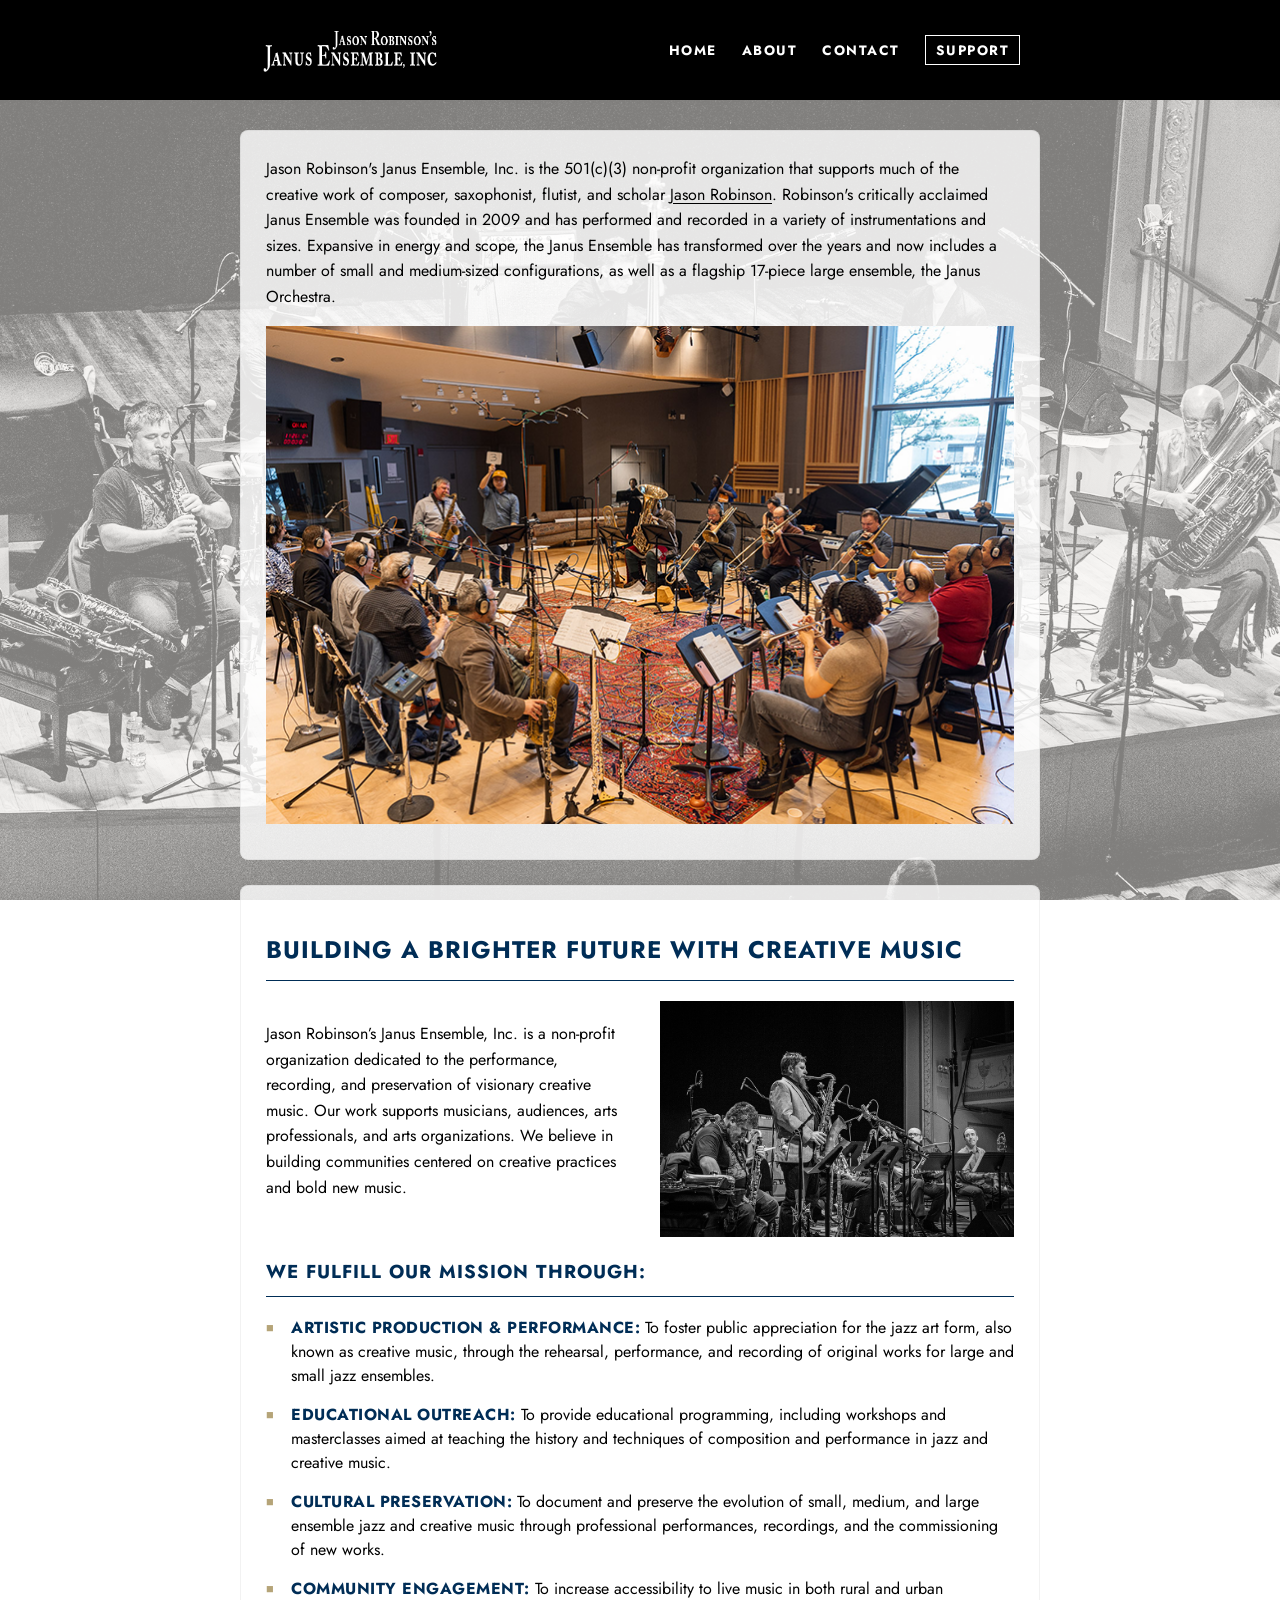
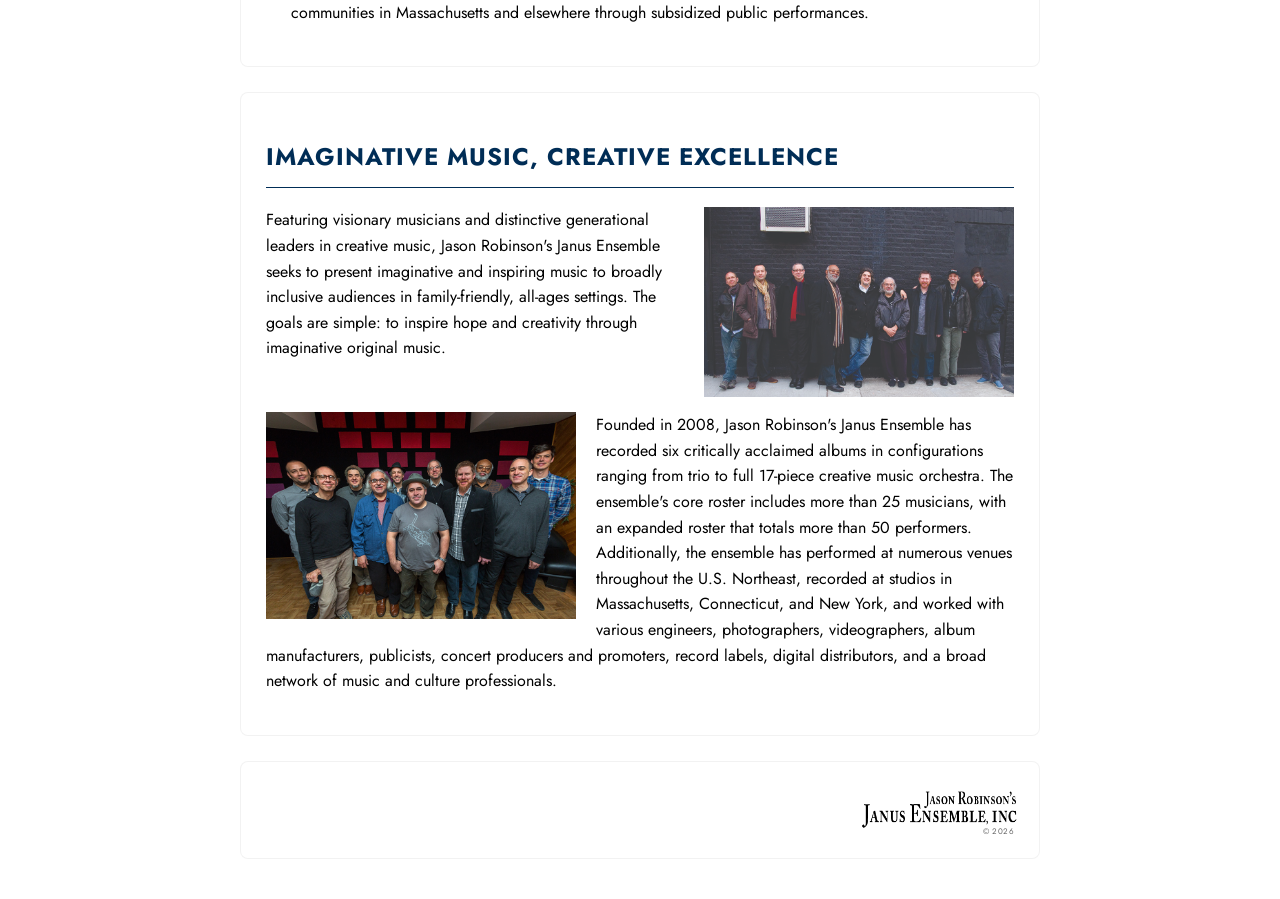
==== commit 73cb830f: "Update index.html" ====
--- a/index.html
+++ b/index.html
@@ -77,7 +77,7 @@
         </div>
         <div style="clear: both; overflow: auto;">
         <img src="janus_ensemble_2.jpg" alt="Musicians in session" class="img-left">
-        <p>In this section, the image is pinned to the left. The text will flow naturally around the right side. This alternating layout creates a more dynamic visual flow for your readers as they scroll through the page content.</p>
+        <p>Founded in 2008, Jason Robinson's Janus Ensemble has recorded six critically acclaimed albums in configurations ranging from trio to full 17-piece creative music orchestra. The ensemble's core roster includes more than 25 musicians, with an expanded roster that totals more than 50 performers. Additionally, the ensemble has performed at numerous venues throughout the U.S. Northeast, recorded at studios in Massachusetts, Connecticut, and New York, and worked with various engineers, photographers, videographers, album manufacturers, publicists, concert producers and promoters, record labels, digital distributors, and a broad network of music and culture professionals.</p>
     </section>
 </div>
 </main>
